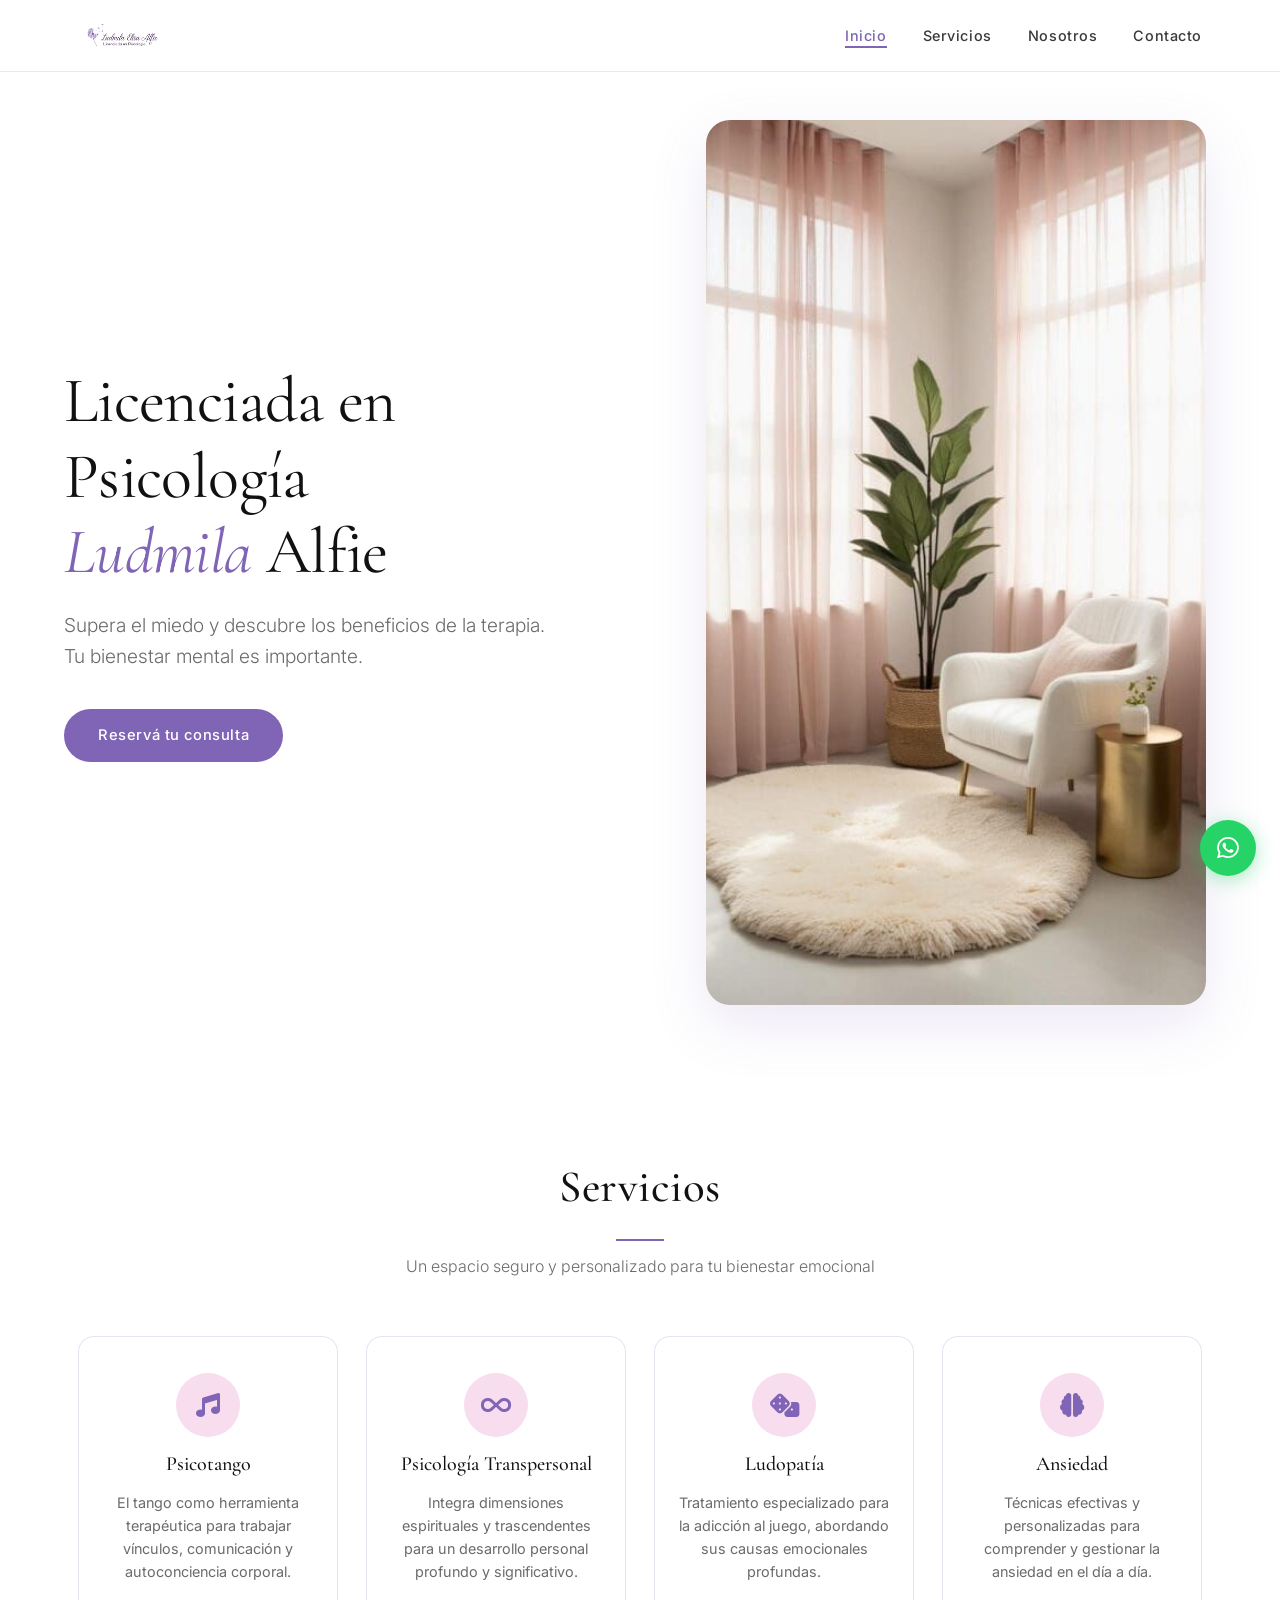
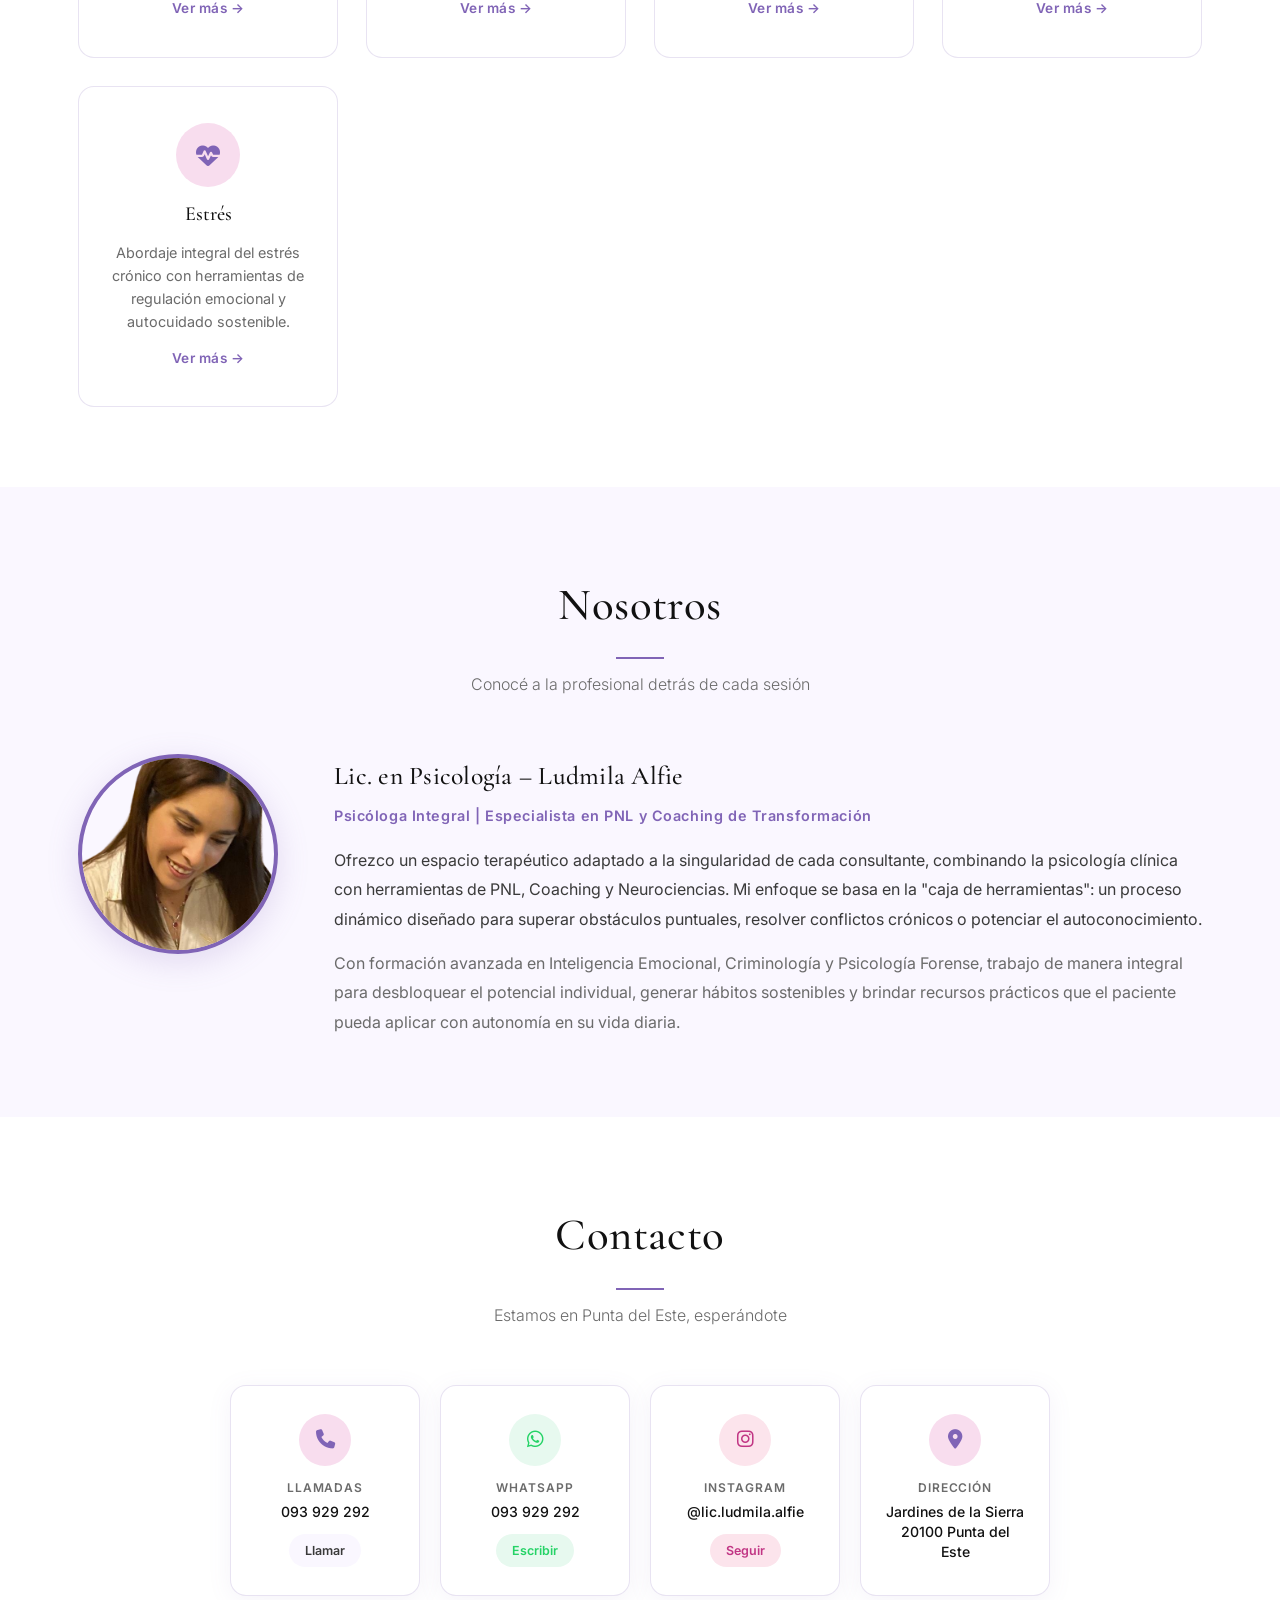
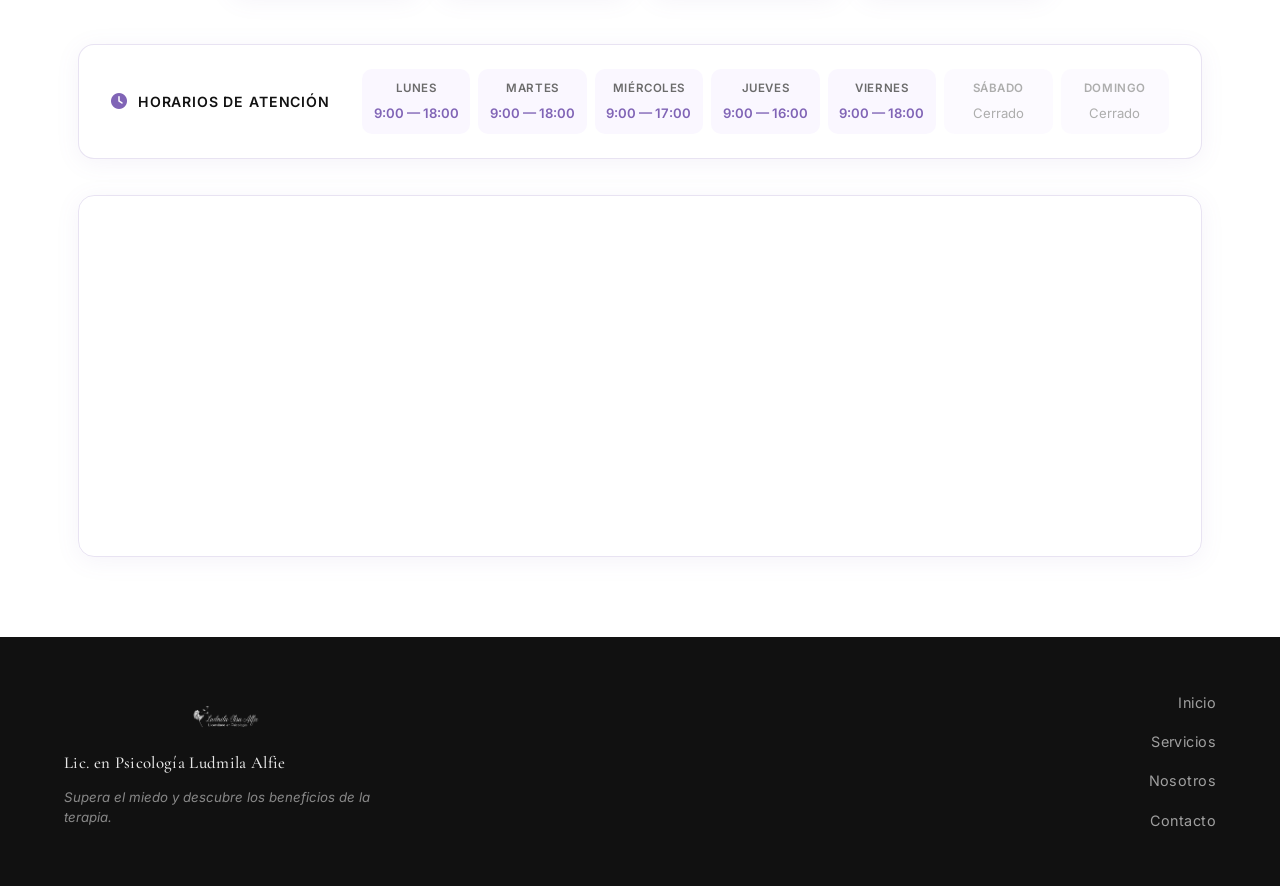
==== index.html @ 2cda6006 "primerCommit" ====
<!DOCTYPE html>
<html lang="es">
<head>
    <meta charset="UTF-8">
    <meta name="viewport" content="width=device-width, initial-scale=1.0">
    <title>Lic. en Psicología Ludmila Alfie – Punta del Este, Uruguay</title>
    <meta name="description" content="Licenciada en Psicología Ludmila Alfie. Psicotango, Psicología Transpersonal, Ludopatía, Ansiedad y Estrés en Punta del Este, Uruguay.">
    <link rel="stylesheet" href="styles.css">
    <link rel="preconnect" href="https://fonts.googleapis.com">
    <link rel="preconnect" href="https://fonts.gstatic.com" crossorigin>
    <link href="https://fonts.googleapis.com/css2?family=Cormorant+Garamond:ital,wght@0,300;0,400;0,500;0,600;1,300;1,400&family=Inter:wght@300;400;500;600&display=swap" rel="stylesheet">
    <link rel="stylesheet" href="https://cdnjs.cloudflare.com/ajax/libs/font-awesome/6.5.0/css/all.min.css">
</head>
<body>

    <!-- ======================== NAVBAR ======================== -->
    <nav class="navbar" id="navbar">
        <div class="nav-container">
            <a href="#inicio" class="nav-logo">
                <img src="img/logg.png" alt="Lic. Ludmila Alfie Logo">
            </a>
            <button class="hamburger" id="hamburger" aria-label="Abrir menú">
                <span></span>
                <span></span>
                <span></span>
            </button>
            <ul class="nav-links" id="navLinks">
                <li><a href="#inicio">Inicio</a></li>
                <li><a href="#servicios">Servicios</a></li>
                <li><a href="#nosotros">Nosotros</a></li>
                <li><a href="#contacto">Contacto</a></li>
            </ul>
        </div>
    </nav>

    <!-- ======================== HERO ======================== -->
    <section class="hero" id="inicio">
        <div class="hero-content reveal">
            <h1>Licenciada en Psicología<br><span>Ludmila</span> Alfie</h1>
            <p class="hero-slogan">Supera el miedo y descubre los beneficios de la terapia.<br>Tu bienestar mental es importante.</p>
            <a href="#contacto" class="btn-primary">Reservá tu consulta</a>
        </div>
        <div class="hero-image reveal">
            <img src="img/cons.jpg" alt="Consultorio Lic. Ludmila Alfie">
        </div>
    </section>

    <!-- ======================== SERVICIOS ======================== -->
    <section class="section" id="servicios">
        <div class="container">
            <div class="section-header reveal">
                <h2>Servicios</h2>
                <p>Un espacio seguro y personalizado para tu bienestar emocional</p>
            </div>
            <div class="services-grid">

                <div class="service-card reveal" data-service="psicotango">
                    <div class="service-icon"><i class="fa-solid fa-music"></i></div>
                    <h3>Psicotango</h3>
                    <p class="service-short">El tango como herramienta terapéutica para trabajar vínculos, comunicación y autoconciencia corporal.</p>
                    <span class="card-link">Ver más →</span>
                </div>

                <div class="service-card reveal" data-service="transpersonal">
                    <div class="service-icon"><i class="fa-solid fa-infinity"></i></div>
                    <h3>Psicología Transpersonal</h3>
                    <p class="service-short">Integra dimensiones espirituales y trascendentes para un desarrollo personal profundo y significativo.</p>
                    <span class="card-link">Ver más →</span>
                </div>

                <div class="service-card reveal" data-service="ludopatia">
                    <div class="service-icon"><i class="fa-solid fa-dice"></i></div>
                    <h3>Ludopatía</h3>
                    <p class="service-short">Tratamiento especializado para la adicción al juego, abordando sus causas emocionales profundas.</p>
                    <span class="card-link">Ver más →</span>
                </div>

                <div class="service-card reveal" data-service="ansiedad">
                    <div class="service-icon"><i class="fa-solid fa-brain"></i></div>
                    <h3>Ansiedad</h3>
                    <p class="service-short">Técnicas efectivas y personalizadas para comprender y gestionar la ansiedad en el día a día.</p>
                    <span class="card-link">Ver más →</span>
                </div>

                <div class="service-card reveal" data-service="estres">
                    <div class="service-icon"><i class="fa-solid fa-heart-pulse"></i></div>
                    <h3>Estrés</h3>
                    <p class="service-short">Abordaje integral del estrés crónico con herramientas de regulación emocional y autocuidado sostenible.</p>
                    <span class="card-link">Ver más →</span>
                </div>

            </div>
        </div>
    </section>

    <!-- ======================== MODAL SERVICIOS ======================== -->
    <div class="modal-overlay" id="modalOverlay" role="dialog" aria-modal="true" aria-labelledby="modalTitle">
        <div class="modal" id="modal">
            <button class="modal-close" id="modalClose" aria-label="Cerrar">
                <i class="fa-solid fa-xmark"></i>
            </button>
            <div class="modal-icon" id="modalIcon"></div>
            <h3 id="modalTitle"></h3>
            <div class="modal-desc" id="modalDesc"></div>
            <a href="https://wa.me/59893929292" target="_blank" rel="noopener noreferrer" class="btn-primary modal-cta" id="modalCTA">Consultar</a>
        </div>
    </div>

    <!-- ======================== NOSOTROS ======================== -->
    <section class="section section-alt" id="nosotros">
        <div class="container">
            <div class="section-header reveal">
                <h2>Nosotros</h2>
                <p>Conocé a la profesional detrás de cada sesión</p>
            </div>
            <div class="about-content reveal">
                <div class="about-photo-wrap">
                    <img src="img/nosotros.png" alt="Lic. Ludmila Alfie" class="about-photo">
                </div>
                <div class="about-info">
                    <h3 class="about-name">Lic. en Psicología – Ludmila Alfie</h3>
                    <p class="about-subtitle">Psicóloga Integral | Especialista en PNL y Coaching de Transformación</p>
                    <p class="about-bio">
                        Ofrezco un espacio terapéutico adaptado a la singularidad de cada consultante, combinando la psicología clínica con herramientas de PNL, Coaching y Neurociencias. Mi enfoque se basa en la "caja de herramientas": un proceso dinámico diseñado para superar obstáculos puntuales, resolver conflictos crónicos o potenciar el autoconocimiento.
                    </p>
                    <p class="about-bio about-bio--second">
                        Con formación avanzada en Inteligencia Emocional, Criminología y Psicología Forense, trabajo de manera integral para desbloquear el potencial individual, generar hábitos sostenibles y brindar recursos prácticos que el paciente pueda aplicar con autonomía en su vida diaria.
                    </p>
                </div>
            </div>
        </div>
    </section>

    <!-- ======================== CONTACTO ======================== -->
    <section class="section" id="contacto">
        <div class="container">
            <div class="section-header reveal">
                <h2>Contacto</h2>
                <p>Estamos en Punta del Este, esperándote</p>
            </div>

            <div class="contact-grid reveal">

                <a href="tel:+59893929292" class="contact-card phone">
                    <div class="contact-icon"><i class="fa-solid fa-phone"></i></div>
                    <div class="contact-text">
                        <span class="contact-label">Llamadas</span>
                        <span class="contact-value">093 929 292</span>
                    </div>
                    <span class="contact-btn">Llamar</span>
                </a>

                <a href="https://wa.me/59893929292" target="_blank" rel="noopener noreferrer" class="contact-card whatsapp">
                    <div class="contact-icon"><i class="fa-brands fa-whatsapp"></i></div>
                    <div class="contact-text">
                        <span class="contact-label">WhatsApp</span>
                        <span class="contact-value">093 929 292</span>
                    </div>
                    <span class="contact-btn">Escribir</span>
                </a>

                <a href="https://www.instagram.com/lic.ludmila.alfie/" target="_blank" rel="noopener noreferrer" class="contact-card instagram">
                    <div class="contact-icon"><i class="fa-brands fa-instagram"></i></div>
                    <div class="contact-text">
                        <span class="contact-label">Instagram</span>
                        <span class="contact-value">@lic.ludmila.alfie</span>
                    </div>
                    <span class="contact-btn">Seguir</span>
                </a>

                <div class="contact-card address">
                    <div class="contact-icon"><i class="fa-solid fa-location-dot"></i></div>
                    <div class="contact-text">
                        <span class="contact-label">Dirección</span>
                        <span class="contact-value">Jardines de la Sierra<br>20100 Punta del Este</span>
                    </div>
                </div>

            </div>

            <!-- HORARIOS -->
            <div class="schedule-bar reveal">
                <div class="schedule-bar-title">
                    <i class="fa-solid fa-clock"></i>
                    <span>Horarios de atención</span>
                </div>
                <div class="schedule-days">
                    <div class="schedule-day">
                        <span class="sday-name">Lunes</span>
                        <span class="sday-hours">9:00 — 18:00</span>
                    </div>
                    <div class="schedule-day">
                        <span class="sday-name">Martes</span>
                        <span class="sday-hours">9:00 — 18:00</span>
                    </div>
                    <div class="schedule-day">
                        <span class="sday-name">Miércoles</span>
                        <span class="sday-hours">9:00 — 17:00</span>
                    </div>
                    <div class="schedule-day">
                        <span class="sday-name">Jueves</span>
                        <span class="sday-hours">9:00 — 16:00</span>
                    </div>
                    <div class="schedule-day">
                        <span class="sday-name">Viernes</span>
                        <span class="sday-hours">9:00 — 18:00</span>
                    </div>
                    <div class="schedule-day schedule-day--closed">
                        <span class="sday-name">Sábado</span>
                        <span class="sday-hours">Cerrado</span>
                    </div>
                    <div class="schedule-day schedule-day--closed">
                        <span class="sday-name">Domingo</span>
                        <span class="sday-hours">Cerrado</span>
                    </div>
                </div>
            </div>

            <!-- MAPA -->
            <div class="map-wrap reveal">
                <iframe
                    src="https://www.google.com/maps/embed?pb=!1m18!1m12!1m3!1d3273.5!2d-54.9378414!3d-34.937454!2m3!1f0!2f0!3f0!3m2!1i1024!2i768!4f13.1!3m3!1m2!1s0x95750547c722ce97%3A0xccb2b5638a018418!2sLicenciada%20en%20Psicolog%C3%ADa%20Ludmila%20Alfie!5e0!3m2!1ses!2suy!4v1711999999999"
                    width="100%"
                    height="360"
                    style="border:0;"
                    allowfullscreen=""
                    loading="lazy"
                    referrerpolicy="no-referrer-when-downgrade"
                    title="Ubicación de Lic. Ludmila Alfie en Google Maps">
                </iframe>
            </div>

        </div>
    </section>

    <!-- ======================== FOOTER ======================== -->
    <footer class="footer">
        <div class="footer-inner">
            <div class="footer-brand">
                <img src="img/logg.png" alt="Lic. Ludmila Alfie Logo" class="footer-logo">
                <span class="footer-name">Lic. en Psicología Ludmila Alfie</span>
                <span class="footer-slogan">Supera el miedo y descubre los beneficios de la terapia.</span>
            </div>
            <nav class="footer-nav" aria-label="Navegación del footer">
                <ul>
                    <li><a href="#inicio">Inicio</a></li>
                    <li><a href="#servicios">Servicios</a></li>
                    <li><a href="#nosotros">Nosotros</a></li>
                    <li><a href="#contacto">Contacto</a></li>
                </ul>
            </nav>
        </div>
    </footer>

    <!-- ======================== WHATSAPP FAB ======================== -->
    <a href="https://wa.me/59893929292" class="whatsapp-float" target="_blank" rel="noopener noreferrer" aria-label="Contactar por WhatsApp">
        <i class="fa-brands fa-whatsapp"></i>
    </a>

    <script src="script.js"></script>
</body>
</html>
---- styles.css ----
/* ============================================================
   LIC. EN PSICOLOGÍA LUDMILA ALFIE — styles.css
   ============================================================ */

/* ======================== VARIABLES ======================== */
:root {
    --primary:       #F8DDEE;
    --secondary:     #8064B6;
    --black:         #111111;
    --dark:          #2c2c2c;
    --text:          #3a3a3a;
    --text-light:    #6b6b6b;
    --light:         #faf7ff;
    --white:         #ffffff;
    --shadow:        0 4px 24px rgba(128,100,182,0.08);
    --shadow-hover:  0 10px 40px rgba(128,100,182,0.20);
    --radius:        16px;
    --radius-sm:     10px;
    --transition:    0.3s ease;
    --nav-height:    72px;
}

/* ======================== RESET ======================== */
*, *::before, *::after {
    box-sizing: border-box;
    margin: 0;
    padding: 0;
}

html {
    scroll-behavior: smooth;
    font-size: 16px;
}

body {
    font-family: 'Inter', sans-serif;
    color: var(--text);
    background: var(--white);
    overflow-x: hidden;
    line-height: 1.7;
}

img {
    max-width: 100%;
    display: block;
}

a {
    text-decoration: none;
    color: inherit;
}

ul {
    list-style: none;
}

/* ======================== SCROLL REVEAL ======================== */
.reveal {
    opacity: 0;
    transform: translateY(28px);
    transition: opacity 0.65s ease, transform 0.65s ease;
}

.reveal.visible {
    opacity: 1;
    transform: translateY(0);
}

/* ======================== UTILITIES ======================== */
.container {
    max-width: 1180px;
    margin: 0 auto;
    padding: 0 28px;
}

.section {
    padding: 80px 0;
}

.section-alt {
    background: var(--light);
}

.section-header {
    text-align: center;
    margin-bottom: 56px;
}

.section-header h2 {
    font-family: 'Cormorant Garamond', serif;
    font-size: clamp(2rem, 3.5vw, 2.8rem);
    font-weight: 500;
    color: var(--black);
    margin-bottom: 12px;
    letter-spacing: 0.01em;
}

.section-header h2::after {
    content: '';
    display: block;
    width: 48px;
    height: 2px;
    background: var(--secondary);
    margin: 14px auto 0;
}

.section-header p {
    font-size: 1rem;
    color: var(--text-light);
    font-weight: 300;
}

.btn-primary {
    display: inline-block;
    background: var(--secondary);
    color: var(--white);
    padding: 14px 34px;
    border-radius: 50px;
    font-size: 0.92rem;
    font-weight: 500;
    letter-spacing: 0.04em;
    transition: background var(--transition), transform var(--transition), box-shadow var(--transition);
    cursor: pointer;
    border: none;
}

.btn-primary:hover {
    background: #6a52a0;
    transform: translateY(-2px);
    box-shadow: var(--shadow-hover);
}

/* ======================== NAVBAR ======================== */
.navbar {
    position: fixed;
    top: 0;
    left: 0;
    right: 0;
    height: var(--nav-height);
    background: rgba(255, 255, 255, 0.96);
    backdrop-filter: blur(10px);
    -webkit-backdrop-filter: blur(10px);
    border-bottom: 1px solid rgba(128,100,182,0.15);
    z-index: 1000;
    transition: box-shadow var(--transition);
}

.navbar.scrolled {
    box-shadow: 0 2px 20px rgba(128,100,182,0.10);
}

.nav-container {
    max-width: 1180px;
    margin: 0 auto;
    padding: 0 28px;
    height: 100%;
    display: flex;
    align-items: center;
    justify-content: space-between;
}

.nav-logo img {
    height: 48px;
    width: auto;
    object-fit: contain;
}

.nav-links {
    display: flex;
    gap: 36px;
    align-items: center;
}

.nav-links a {
    font-size: 0.9rem;
    font-weight: 500;
    color: var(--text);
    letter-spacing: 0.04em;
    padding-bottom: 2px;
    border-bottom: 2px solid transparent;
    transition: color var(--transition), border-color var(--transition);
}

.nav-links a:hover,
.nav-links a.active {
    color: var(--secondary);
    border-bottom-color: var(--secondary);
}

/* Hamburger */
.hamburger {
    display: none;
    flex-direction: column;
    justify-content: center;
    gap: 5px;
    background: none;
    border: none;
    cursor: pointer;
    padding: 6px;
    z-index: 1001;
}

.hamburger span {
    display: block;
    width: 24px;
    height: 2px;
    background: var(--black);
    border-radius: 2px;
    transition: transform 0.3s ease, opacity 0.3s ease;
}

.hamburger.open span:nth-child(1) { transform: translateY(7px) rotate(45deg); }
.hamburger.open span:nth-child(2) { opacity: 0; }
.hamburger.open span:nth-child(3) { transform: translateY(-7px) rotate(-45deg); }

/* ======================== HERO ======================== */
.hero {
    min-height: 100vh;
    display: flex;
    align-items: center;
    padding: calc(var(--nav-height) + 48px) 5vw 64px;
    gap: 56px;
    max-width: 1280px;
    margin: 0 auto;
}

.hero-content {
    flex: 1 1 50%;
    max-width: 580px;
}

.hero h1 {
    font-family: 'Cormorant Garamond', serif;
    font-size: clamp(2.4rem, 5vw, 4rem);
    font-weight: 400;
    color: var(--black);
    line-height: 1.18;
    margin-bottom: 20px;
    letter-spacing: -0.01em;
}

.hero h1 span {
    color: var(--secondary);
    font-style: italic;
}

.hero-slogan {
    font-size: clamp(1.05rem, 2vw, 1.2rem);
    color: var(--text-light);
    font-weight: 300;
    margin-bottom: 36px;
    line-height: 1.65;
}

.hero-image {
    flex: 1 1 45%;
    display: flex;
    align-items: center;
    justify-content: center;
}

.hero-image img {
    width: 100%;
    max-width: 500px;
    border-radius: 24px;
    animation: float 5s ease-in-out infinite;
    box-shadow: 0 20px 56px rgba(128,100,182,0.15);
}

@keyframes float {
    0%, 100% { transform: translateY(0); }
    50%       { transform: translateY(-14px); }
}

/* ======================== SERVICIOS ======================== */
.services-grid {
    display: grid;
    grid-template-columns: repeat(auto-fit, minmax(220px, 1fr));
    gap: 28px;
}

.service-card {
    background: var(--white);
    border: 1px solid rgba(128,100,182,0.18);
    border-radius: var(--radius);
    padding: 36px 24px;
    text-align: center;
    cursor: pointer;
    transition: transform var(--transition), box-shadow var(--transition), border-color var(--transition);
    display: flex;
    flex-direction: column;
    align-items: center;
    gap: 14px;
}

.service-card:hover {
    transform: translateY(-6px);
    box-shadow: var(--shadow-hover);
    border-color: var(--secondary);
}

.service-icon {
    width: 64px;
    height: 64px;
    background: var(--primary);
    border-radius: 50%;
    display: flex;
    align-items: center;
    justify-content: center;
    font-size: 1.5rem;
    color: var(--secondary);
    transition: background var(--transition), color var(--transition);
    flex-shrink: 0;
}

.service-card:hover .service-icon {
    background: var(--secondary);
    color: var(--white);
}

.service-card h3 {
    font-family: 'Cormorant Garamond', serif;
    font-size: 1.25rem;
    font-weight: 500;
    color: var(--black);
    line-height: 1.3;
}

.service-short {
    font-size: 0.9rem;
    color: var(--text-light);
    line-height: 1.6;
    flex: 1;
}

.card-link {
    font-size: 0.85rem;
    font-weight: 600;
    color: var(--secondary);
    letter-spacing: 0.04em;
    transition: letter-spacing var(--transition);
}

.service-card:hover .card-link {
    letter-spacing: 0.08em;
}

/* ======================== MODAL ======================== */
.modal-overlay {
    position: fixed;
    inset: 0;
    background: rgba(17,17,17,0.55);
    backdrop-filter: blur(6px);
    -webkit-backdrop-filter: blur(6px);
    z-index: 2000;
    display: flex;
    align-items: center;
    justify-content: center;
    padding: 20px;
    opacity: 0;
    visibility: hidden;
    transition: opacity 0.3s ease, visibility 0.3s ease;
}

.modal-overlay.active {
    opacity: 1;
    visibility: visible;
}

.modal {
    background: var(--white);
    border-radius: var(--radius);
    padding: 44px 40px;
    max-width: 560px;
    width: 100%;
    max-height: 88vh;
    overflow-y: auto;
    position: relative;
    transform: scale(0.92) translateY(24px);
    transition: transform 0.3s ease;
    text-align: center;
    display: flex;
    flex-direction: column;
    align-items: center;
    gap: 0;
}

.modal-overlay.active .modal {
    transform: scale(1) translateY(0);
}

.modal-close {
    position: absolute;
    top: 16px;
    right: 16px;
    background: var(--light);
    border: none;
    width: 36px;
    height: 36px;
    border-radius: 50%;
    cursor: pointer;
    display: flex;
    align-items: center;
    justify-content: center;
    font-size: 1rem;
    color: var(--text);
    transition: background var(--transition), color var(--transition);
    flex-shrink: 0;
}

.modal-close:hover {
    background: var(--secondary);
    color: var(--white);
}

.modal .modal-icon {
    width: 72px;
    height: 72px;
    background: var(--primary);
    border-radius: 50%;
    display: flex;
    align-items: center;
    justify-content: center;
    font-size: 1.8rem;
    color: var(--secondary);
    margin: 0 auto 20px;
    flex-shrink: 0;
}

.modal h3 {
    font-family: 'Cormorant Garamond', serif;
    font-size: 1.7rem;
    font-weight: 500;
    color: var(--black);
    margin-bottom: 16px;
    width: 100%;
}

.modal-desc {
    font-size: 0.95rem;
    color: var(--text);
    line-height: 1.8;
    margin-bottom: 28px;
    text-align: left;
    width: 100%;
}

.modal-desc strong {
    display: block;
    margin-top: 12px;
    margin-bottom: 4px;
    color: var(--black);
    font-weight: 600;
}

.modal-cta {
    flex-shrink: 0;
}

/* ======================== NOSOTROS ======================== */
.about-content {
    display: flex;
    gap: 56px;
    align-items: flex-start;
}

.about-photo-wrap {
    flex-shrink: 0;
    display: flex;
    justify-content: center;
}

.about-photo {
    width: 200px;
    height: 200px;
    border-radius: 50%;
    object-fit: cover;
    object-position: center top;
    border: 4px solid var(--secondary);
    box-shadow: 0 8px 32px rgba(128,100,182,0.20);
}

.about-name {
    font-family: 'Cormorant Garamond', serif;
    font-size: clamp(1.25rem, 2.5vw, 1.6rem);
    font-weight: 500;
    color: var(--black);
    margin-bottom: 8px;
    letter-spacing: 0.01em;
}

.about-subtitle {
    font-size: 0.9rem;
    font-weight: 600;
    color: var(--secondary);
    letter-spacing: 0.04em;
    margin-bottom: 20px;
    line-height: 1.4;
}

.about-bio {
    font-size: 1rem;
    color: var(--text);
    line-height: 1.85;
}

.about-bio--second {
    margin-top: 14px;
    color: var(--text-light);
}

/* ======================== CONTACTO ======================== */
.contact-grid {
    display: flex;
    flex-wrap: wrap;
    justify-content: center;
    gap: 20px;
    margin-bottom: 48px;
}

.contact-card {
    display: flex;
    flex-direction: column;
    align-items: center;
    gap: 12px;
    background: var(--white);
    border: 1px solid rgba(128,100,182,0.18);
    border-radius: var(--radius);
    padding: 28px 24px;
    width: 190px;
    text-align: center;
    transition: transform var(--transition), box-shadow var(--transition), border-color var(--transition);
    box-shadow: var(--shadow);
}

a.contact-card:hover {
    transform: translateY(-5px);
    box-shadow: var(--shadow-hover);
    border-color: var(--secondary);
}

.contact-icon {
    width: 52px;
    height: 52px;
    border-radius: 50%;
    display: flex;
    align-items: center;
    justify-content: center;
    font-size: 1.2rem;
    background: var(--primary);
    color: var(--secondary);
    transition: background var(--transition), color var(--transition);
}

a.contact-card:hover .contact-icon {
    background: var(--secondary);
    color: var(--white);
}

.contact-card.whatsapp .contact-icon   { background: #e7f9ef; color: #25D366; }
.contact-card.phone .contact-icon      { background: var(--primary); color: var(--secondary); }
.contact-card.instagram .contact-icon  { background: #fce4ec; color: #C13584; }

a.contact-card.whatsapp:hover .contact-icon  { background: #25D366; color: #fff; }
a.contact-card.instagram:hover .contact-icon { background: #C13584; color: #fff; }

.contact-text {
    display: flex;
    flex-direction: column;
    gap: 4px;
}

.contact-label {
    font-size: 0.75rem;
    font-weight: 600;
    letter-spacing: 0.08em;
    text-transform: uppercase;
    color: var(--text-light);
}

.contact-value {
    font-size: 0.88rem;
    color: var(--black);
    font-weight: 500;
    line-height: 1.4;
}

.contact-btn {
    display: inline-block;
    background: var(--light);
    color: var(--text);
    font-size: 0.78rem;
    font-weight: 600;
    padding: 6px 16px;
    border-radius: 50px;
    transition: background var(--transition), color var(--transition);
}

a.contact-card:hover .contact-btn {
    background: var(--secondary);
    color: var(--white);
}

.contact-card.whatsapp .contact-btn   { background: #e7f9ef; color: #25D366; }
.contact-card.instagram .contact-btn  { background: #fce4ec; color: #C13584; }

a.contact-card.whatsapp:hover .contact-btn  { background: #25D366; color: #fff; }
a.contact-card.instagram:hover .contact-btn { background: #C13584; color: #fff; }

/* Schedule bar */
.schedule-bar {
    display: flex;
    flex-wrap: wrap;
    align-items: center;
    gap: 20px 32px;
    background: var(--white);
    border: 1px solid rgba(128,100,182,0.18);
    border-radius: var(--radius);
    padding: 24px 32px;
    margin-bottom: 36px;
    box-shadow: var(--shadow);
}

.schedule-bar-title {
    display: flex;
    align-items: center;
    gap: 10px;
    color: var(--black);
    font-weight: 600;
    font-size: 0.88rem;
    letter-spacing: 0.06em;
    text-transform: uppercase;
    white-space: nowrap;
    flex-shrink: 0;
}

.schedule-bar-title i {
    color: var(--secondary);
    font-size: 1rem;
}

.schedule-days {
    display: flex;
    flex-wrap: nowrap;
    gap: 8px;
    flex: 1;
}

.schedule-day {
    display: flex;
    flex-direction: column;
    align-items: center;
    gap: 3px;
    background: var(--light);
    border-radius: var(--radius-sm);
    padding: 10px 10px;
    flex: 1 1 0;
    min-width: 0;
    text-align: center;
}

.sday-name {
    font-size: 0.72rem;
    font-weight: 600;
    color: var(--text-light);
    text-transform: uppercase;
    letter-spacing: 0.05em;
}

.sday-hours {
    font-size: 0.82rem;
    font-weight: 600;
    color: var(--secondary);
}

.schedule-day--closed .sday-hours {
    color: var(--text-light);
    font-weight: 400;
}

.schedule-day--closed {
    opacity: 0.55;
}

/* Map */
.map-wrap {
    border-radius: var(--radius);
    overflow: hidden;
    box-shadow: var(--shadow);
    border: 1px solid rgba(128,100,182,0.18);
}

.map-wrap iframe {
    display: block;
}

/* ======================== FOOTER ======================== */
.footer {
    background: var(--black);
    color: rgba(255,255,255,0.75);
    padding: 52px 5vw;
}

.footer-inner {
    max-width: 1180px;
    margin: 0 auto;
    display: flex;
    align-items: center;
    justify-content: space-between;
    gap: 40px;
    flex-wrap: wrap;
}

.footer-brand {
    display: flex;
    flex-direction: column;
    gap: 10px;
    max-width: 320px;
}

.footer-logo {
    height: 44px;
    width: auto;
    object-fit: contain;
    filter: brightness(0) invert(1);
    opacity: 0.85;
}

.footer-name {
    font-family: 'Cormorant Garamond', serif;
    font-size: 1.05rem;
    font-weight: 500;
    color: rgba(255,255,255,0.9);
    letter-spacing: 0.02em;
}

.footer-slogan {
    font-size: 0.83rem;
    color: rgba(255,255,255,0.5);
    line-height: 1.5;
    font-style: italic;
}

.footer-nav ul {
    display: flex;
    flex-direction: column;
    gap: 12px;
    text-align: right;
}

.footer-nav a {
    font-size: 0.9rem;
    color: rgba(255,255,255,0.6);
    transition: color var(--transition);
    letter-spacing: 0.03em;
}

.footer-nav a:hover {
    color: var(--primary);
}

/* ======================== WHATSAPP FAB ======================== */
.whatsapp-float {
    position: fixed;
    bottom: 24px;
    right: 24px;
    z-index: 999;
    width: 56px;
    height: 56px;
    border-radius: 50%;
    background: #25D366;
    color: #fff;
    display: flex;
    align-items: center;
    justify-content: center;
    font-size: 1.55rem;
    box-shadow: 0 4px 20px rgba(37,211,102,0.4);
    transition: transform var(--transition), box-shadow var(--transition);
    animation: pulse-wpp 2.5s ease-in-out infinite;
}

.whatsapp-float:hover {
    transform: scale(1.1);
    box-shadow: 0 6px 28px rgba(37,211,102,0.6);
    animation: none;
}

@keyframes pulse-wpp {
    0%, 100% { box-shadow: 0 4px 20px rgba(37,211,102,0.4); }
    50%       { box-shadow: 0 4px 32px rgba(37,211,102,0.7), 0 0 0 10px rgba(37,211,102,0.12); }
}

/* ============================================================
   RESPONSIVE
   ============================================================ */

/* ---- 960px ---- */
@media (max-width: 960px) {
    .hero {
        flex-direction: column;
        text-align: center;
        padding-top: calc(var(--nav-height) + 40px);
        gap: 40px;
        min-height: auto;
        padding-bottom: 60px;
    }

    .hero-content {
        max-width: 100%;
    }

    .hero-image img {
        max-width: 380px;
        margin: 0 auto;
    }

    .about-content {
        flex-direction: column;
        align-items: center;
        text-align: center;
        gap: 28px;
    }

    .about-bio--second {
        text-align: left;
    }

    .section {
        padding: 64px 0;
    }
}

/* ---- 660px ---- */
@media (max-width: 660px) {
    /* Hamburger */
    .hamburger {
        display: flex;
    }

    .nav-links {
        position: absolute;
        top: var(--nav-height);
        left: 0;
        right: 0;
        background: rgba(255,255,255,0.98);
        backdrop-filter: blur(10px);
        flex-direction: column;
        align-items: center;
        gap: 0;
        max-height: 0;
        overflow: hidden;
        transition: max-height 0.35s ease;
        border-bottom: 1px solid rgba(128,100,182,0.15);
    }

    .nav-links.open {
        max-height: 280px;
    }

    .nav-links li a {
        display: block;
        padding: 14px 0;
        font-size: 0.95rem;
        border-bottom: none;
    }

    /* Hero */
    .hero {
        padding: calc(var(--nav-height) + 24px) 24px 48px;
    }

    .hero h1 {
        font-size: clamp(2rem, 8vw, 2.8rem);
    }

    /* Services grid: 2 cols */
    .services-grid {
        grid-template-columns: repeat(2, 1fr);
        gap: 16px;
    }

    /* Modal from bottom on mobile */
    .modal-overlay {
        align-items: flex-end;
        padding: 0;
    }

    .modal {
        border-radius: var(--radius) var(--radius) 0 0;
        max-height: 82vh;
        padding: 20px 20px 28px;
        transform: translateY(100%);
    }

    .modal-overlay.active .modal {
        transform: translateY(0);
    }

    /* Drag handle visual cue */
    .modal::before {
        content: '';
        display: block;
        width: 40px;
        height: 4px;
        background: rgba(0,0,0,0.12);
        border-radius: 2px;
        margin: 0 auto 16px;
        flex-shrink: 0;
        align-self: center;
    }

    .modal .modal-icon {
        width: 52px;
        height: 52px;
        font-size: 1.3rem;
        margin-bottom: 12px;
    }

    .modal h3 {
        font-size: 1.35rem;
        margin-bottom: 10px;
    }

    .modal-desc {
        font-size: 0.88rem;
        line-height: 1.65;
        margin-bottom: 18px;
        overflow-y: auto;
        -webkit-overflow-scrolling: touch;
        flex: 1;
    }

    .modal-cta {
        width: 100%;
        text-align: center;
    }

    /* Contact cards: 2 cols */
    .contact-card {
        width: calc(50% - 10px);
        min-width: 140px;
    }

    /* Schedule bar: vertical */
    .schedule-bar {
        flex-direction: column;
        align-items: stretch;
        gap: 14px;
        padding: 20px;
    }

    .schedule-bar-title {
        justify-content: center;
    }

    .schedule-days {
        flex-direction: column;
        flex-wrap: wrap;
        gap: 6px;
    }

    .schedule-day {
        flex-direction: row;
        flex: none;
        justify-content: space-between;
        align-items: center;
        width: 100%;
        padding: 9px 14px;
    }

    .sday-name {
        font-size: 0.82rem;
        letter-spacing: 0;
    }

    /* Footer: centered stack */
    .footer-inner {
        flex-direction: column;
        align-items: center;
        text-align: center;
    }

    .footer-brand {
        align-items: center;
    }

    .footer-nav ul {
        flex-direction: row;
        flex-wrap: wrap;
        justify-content: center;
        gap: 10px 20px;
        text-align: center;
    }

    .footer {
        padding: 40px 24px;
    }
}

/* ---- 440px ---- */
@media (max-width: 440px) {
    .services-grid {
        grid-template-columns: 1fr;
    }

    .contact-card {
        width: 100%;
    }

    .hero h1 {
        font-size: clamp(1.85rem, 9vw, 2.4rem);
    }
}
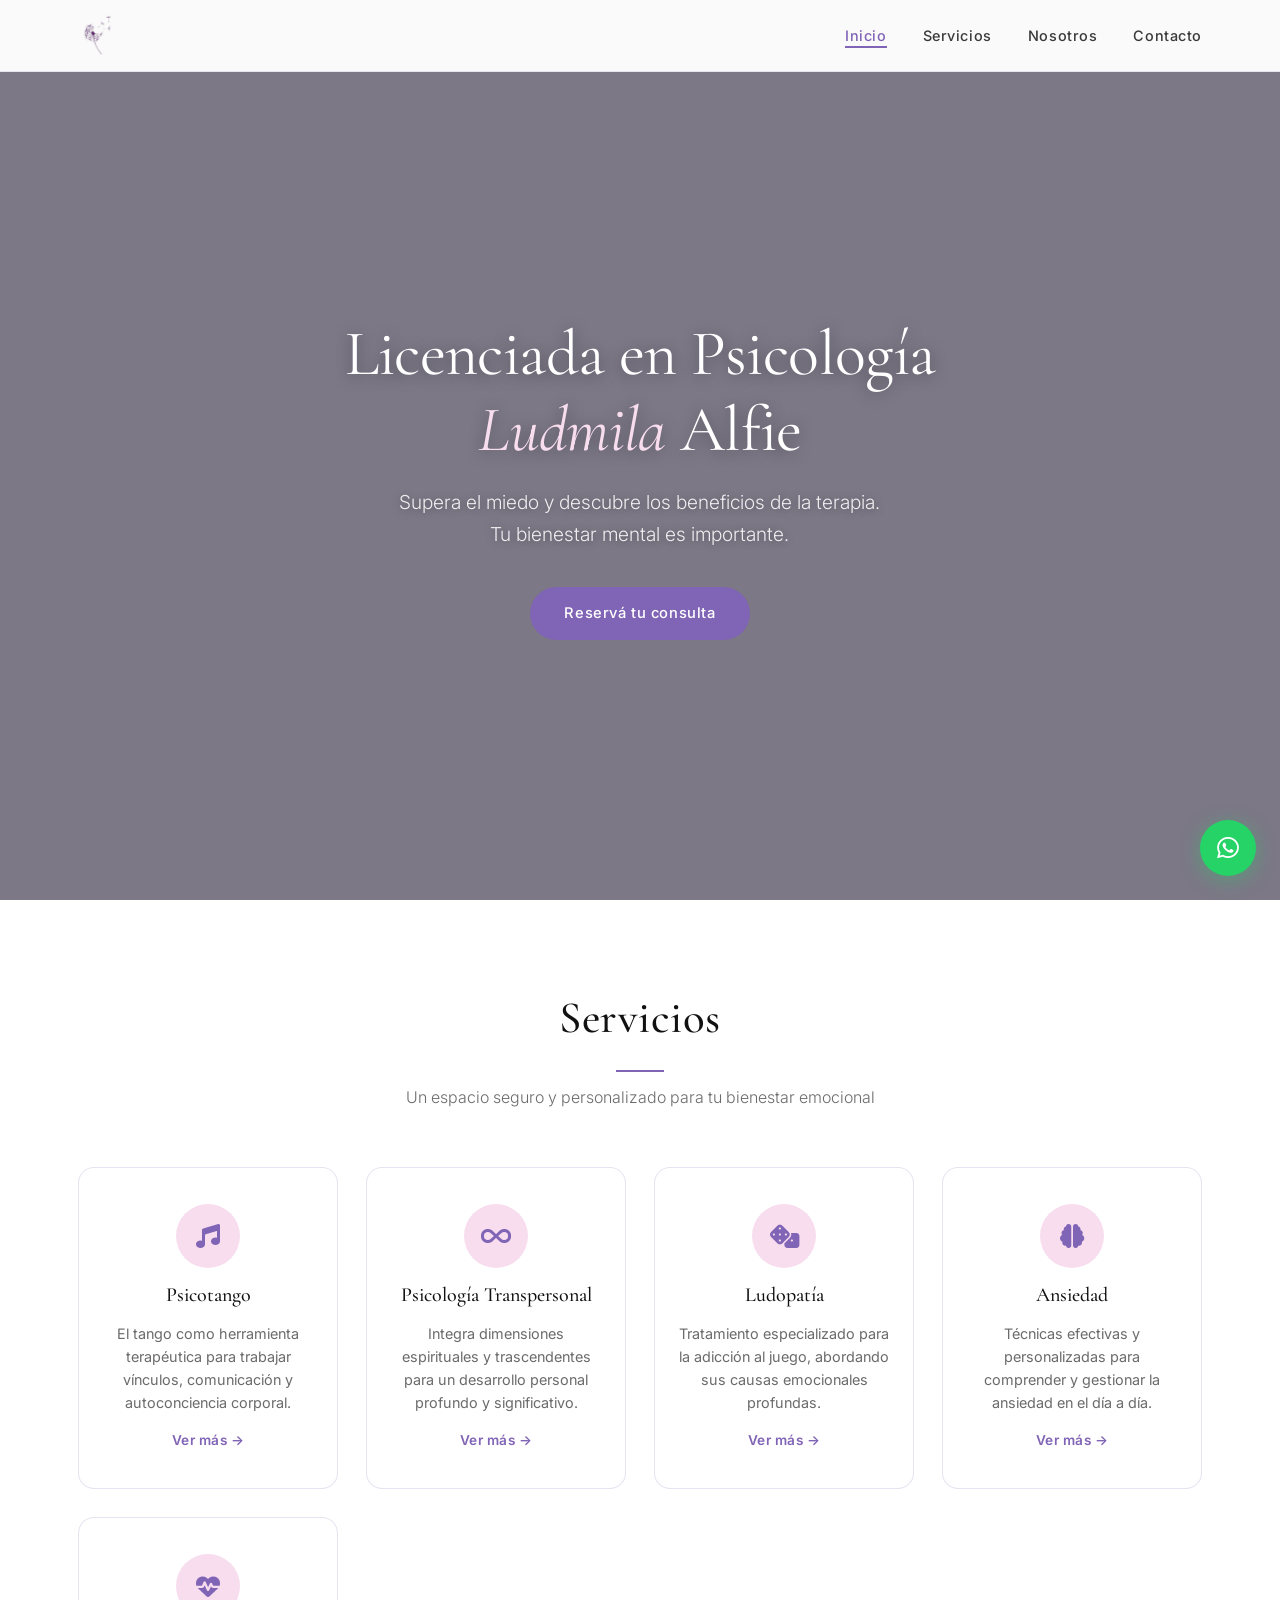
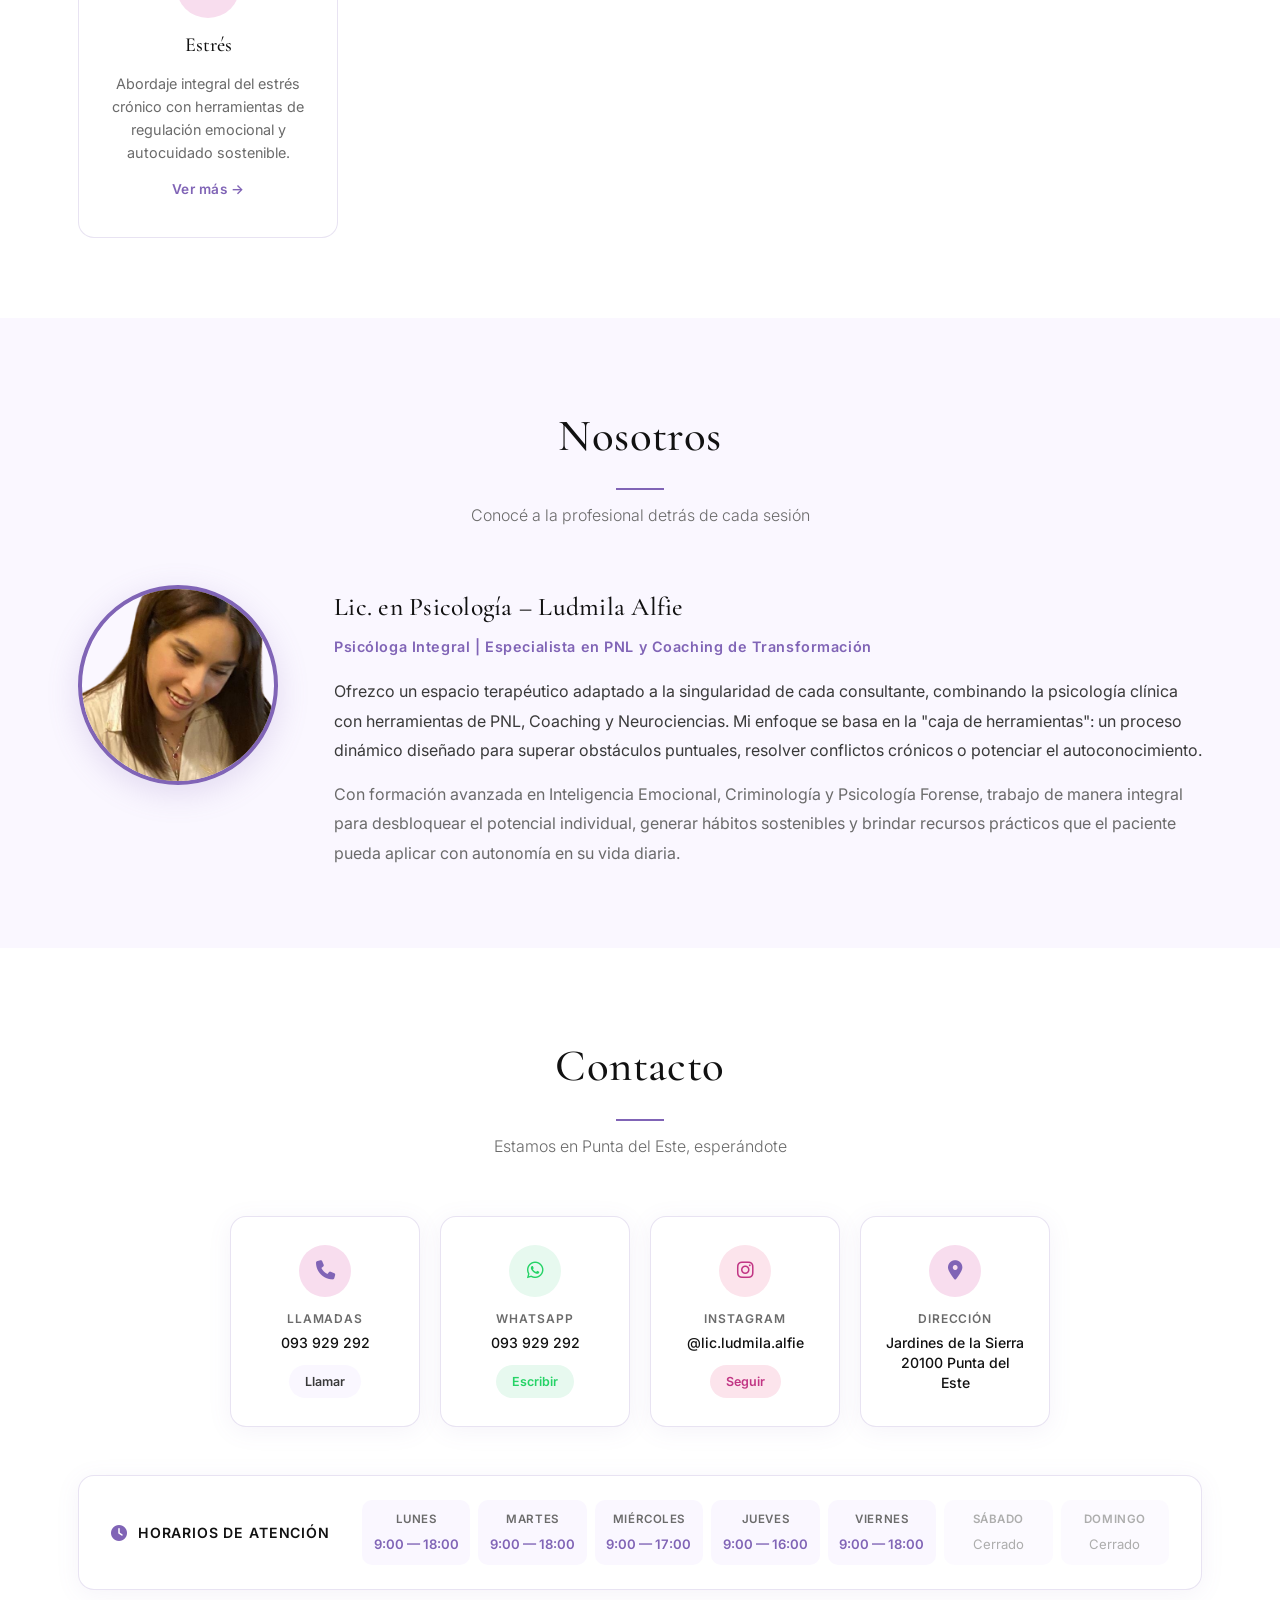
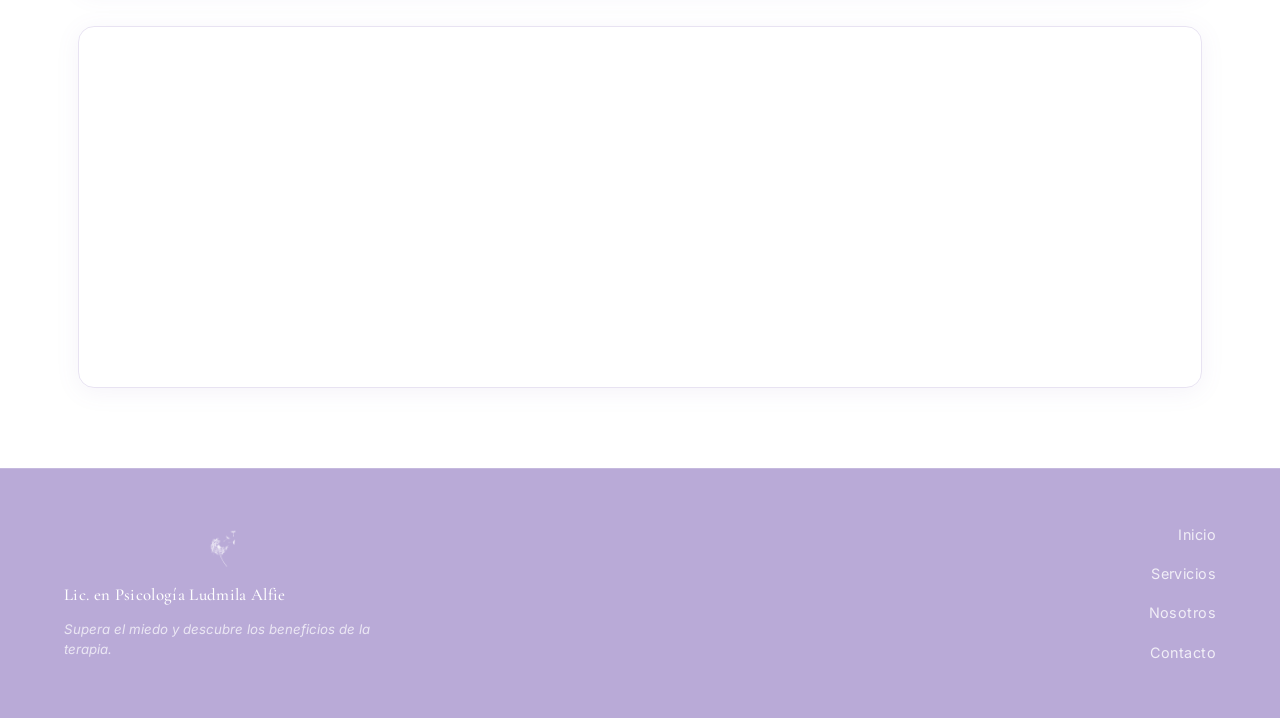
==== commit f2db989a: "changes in hero, delete imagen and add video" ====
--- a/index.html
+++ b/index.html
@@ -17,7 +17,7 @@
     <nav class="navbar" id="navbar">
         <div class="nav-container">
             <a href="#inicio" class="nav-logo">
-                <img src="img/logg.png" alt="Lic. Ludmila Alfie Logo">
+                <img src="img/logo2.png" alt="Lic. Ludmila Alfie Logo">
             </a>
             <button class="hamburger" id="hamburger" aria-label="Abrir menú">
                 <span></span>
@@ -35,13 +35,14 @@
 
     <!-- ======================== HERO ======================== -->
     <section class="hero" id="inicio">
+        <video class="hero-video" autoplay muted loop playsinline>
+            <source src="img/video.mp4" type="video/mp4">
+        </video>
+        <div class="hero-overlay"></div>
         <div class="hero-content reveal">
             <h1>Licenciada en Psicología<br><span>Ludmila</span> Alfie</h1>
             <p class="hero-slogan">Supera el miedo y descubre los beneficios de la terapia.<br>Tu bienestar mental es importante.</p>
             <a href="#contacto" class="btn-primary">Reservá tu consulta</a>
-        </div>
-        <div class="hero-image reveal">
-            <img src="img/cons.jpg" alt="Consultorio Lic. Ludmila Alfie">
         </div>
     </section>
 
@@ -237,7 +238,7 @@
     <footer class="footer">
         <div class="footer-inner">
             <div class="footer-brand">
-                <img src="img/logg.png" alt="Lic. Ludmila Alfie Logo" class="footer-logo">
+                <img src="img/logo2.png" alt="Lic. Ludmila Alfie Logo" class="footer-logo">
                 <span class="footer-name">Lic. en Psicología Ludmila Alfie</span>
                 <span class="footer-slogan">Supera el miedo y descubre los beneficios de la terapia.</span>
             </div>
--- a/styles.css
+++ b/styles.css
@@ -215,61 +215,61 @@
 
 /* ======================== HERO ======================== */
 .hero {
+    position: relative;
     min-height: 100vh;
     display: flex;
     align-items: center;
+    justify-content: center;
     padding: calc(var(--nav-height) + 48px) 5vw 64px;
-    gap: 56px;
-    max-width: 1280px;
-    margin: 0 auto;
+    overflow: hidden;
+}
+
+.hero-video {
+    position: absolute;
+    inset: 0;
+    width: 100%;
+    height: 100%;
+    object-fit: cover;
+    z-index: 0;
+}
+
+.hero-overlay {
+    position: absolute;
+    inset: 0;
+    background: rgba(17, 10, 35, 0.55);
+    z-index: 1;
 }
 
 .hero-content {
-    flex: 1 1 50%;
-    max-width: 580px;
+    position: relative;
+    z-index: 2;
+    text-align: center;
+    max-width: 720px;
 }
 
 .hero h1 {
     font-family: 'Cormorant Garamond', serif;
     font-size: clamp(2.4rem, 5vw, 4rem);
     font-weight: 400;
-    color: var(--black);
+    color: #ffffff;
     line-height: 1.18;
     margin-bottom: 20px;
     letter-spacing: -0.01em;
+    text-shadow: 0 2px 16px rgba(0,0,0,0.4);
 }
 
 .hero h1 span {
-    color: var(--secondary);
+    color: var(--primary);
     font-style: italic;
 }
 
 .hero-slogan {
     font-size: clamp(1.05rem, 2vw, 1.2rem);
-    color: var(--text-light);
+    color: rgba(255, 255, 255, 0.88);
     font-weight: 300;
     margin-bottom: 36px;
     line-height: 1.65;
-}
-
-.hero-image {
-    flex: 1 1 45%;
-    display: flex;
-    align-items: center;
-    justify-content: center;
-}
-
-.hero-image img {
-    width: 100%;
-    max-width: 500px;
-    border-radius: 24px;
-    animation: float 5s ease-in-out infinite;
-    box-shadow: 0 20px 56px rgba(128,100,182,0.15);
-}
-
-@keyframes float {
-    0%, 100% { transform: translateY(0); }
-    50%       { transform: translateY(-14px); }
+    text-shadow: 0 1px 8px rgba(0,0,0,0.35);
 }
 
 /* ======================== SERVICIOS ======================== */
@@ -696,9 +696,12 @@
 
 /* ======================== FOOTER ======================== */
 .footer {
-    background: var(--black);
-    color: rgba(255,255,255,0.75);
+    background: rgba(128, 100, 182, 0.55);
+    backdrop-filter: blur(14px);
+    -webkit-backdrop-filter: blur(14px);
+    color: rgba(255,255,255,0.85);
     padding: 52px 5vw;
+    border-top: 1px solid rgba(255, 255, 255, 0.18);
 }
 
 .footer-inner {
@@ -730,13 +733,13 @@
     font-family: 'Cormorant Garamond', serif;
     font-size: 1.05rem;
     font-weight: 500;
-    color: rgba(255,255,255,0.9);
+    color: #ffffff;
     letter-spacing: 0.02em;
 }
 
 .footer-slogan {
     font-size: 0.83rem;
-    color: rgba(255,255,255,0.5);
+    color: rgba(255,255,255,0.72);
     line-height: 1.5;
     font-style: italic;
 }
@@ -750,13 +753,13 @@
 
 .footer-nav a {
     font-size: 0.9rem;
-    color: rgba(255,255,255,0.6);
+    color: rgba(255,255,255,0.8);
     transition: color var(--transition);
     letter-spacing: 0.03em;
 }
 
 .footer-nav a:hover {
-    color: var(--primary);
+    color: #ffffff;
 }
 
 /* ======================== WHATSAPP FAB ======================== */
@@ -797,21 +800,8 @@
 /* ---- 960px ---- */
 @media (max-width: 960px) {
     .hero {
-        flex-direction: column;
-        text-align: center;
         padding-top: calc(var(--nav-height) + 40px);
-        gap: 40px;
-        min-height: auto;
-        padding-bottom: 60px;
-    }
-
-    .hero-content {
-        max-width: 100%;
-    }
-
-    .hero-image img {
-        max-width: 380px;
-        margin: 0 auto;
+        min-height: 100svh;
     }
 
     .about-content {
